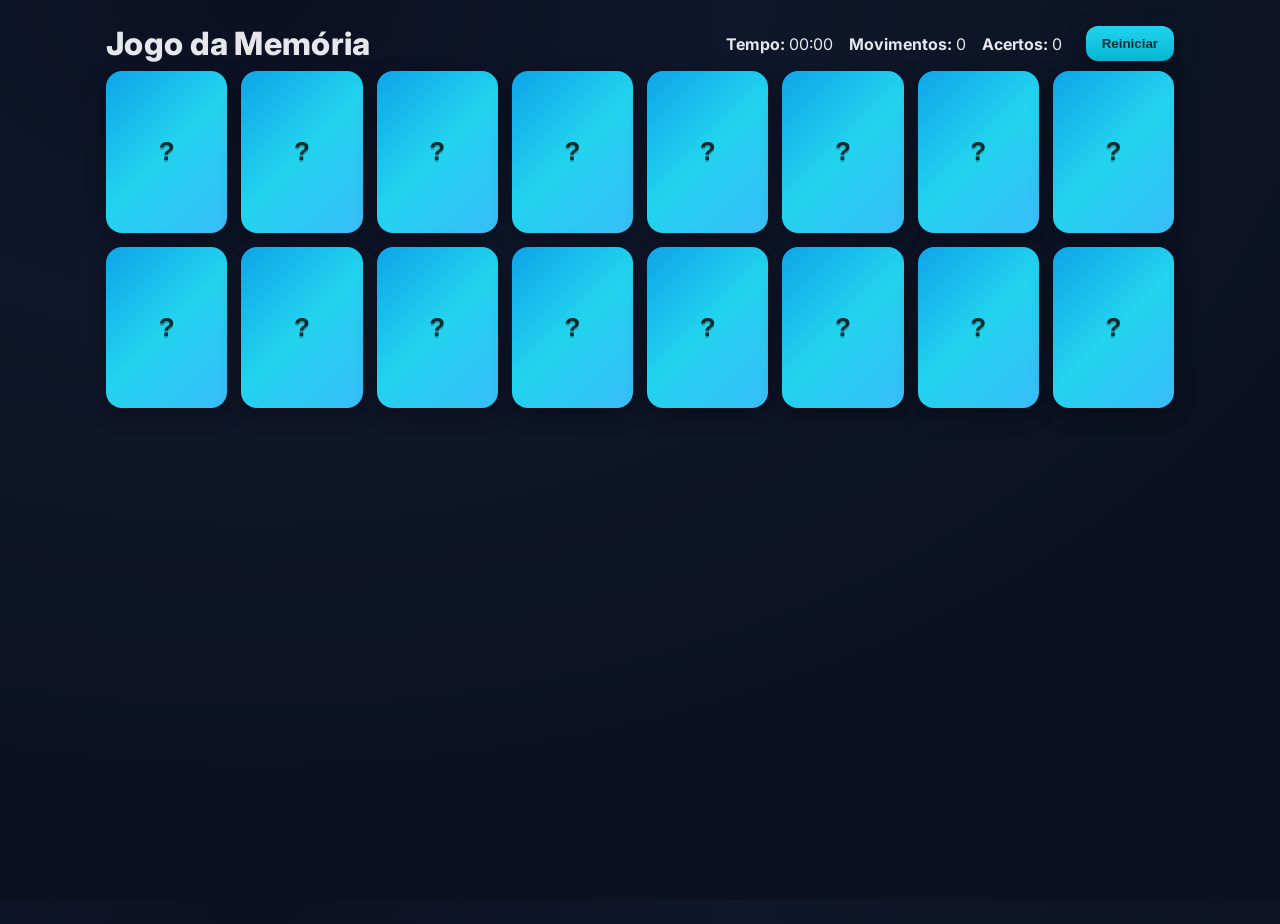
==== index.html @ f3d9fe4f "Adiciona jogo da memória fauna e flora" ====
<!DOCTYPE html>
<html lang="pt-br">
<head>
  <meta charset="utf-8" />
  <meta name="viewport" content="width=device-width, initial-scale=1" />
  <title>Jogo da Memória</title>
  <link rel="preconnect" href="https://fonts.googleapis.com">
  <link rel="preconnect" href="https://fonts.gstatic.com" crossorigin>
  <link href="https://fonts.googleapis.com/css2?family=Inter:wght@400;600;800&display=swap" rel="stylesheet">
  <link rel="stylesheet" href="estilo.css" />
</head>
<body>
  <header class="topo">
    <h1>Jogo da Memória</h1>
    <div class="painel">
      <div><strong>Tempo:</strong> <span id="tempo">00:00</span></div>
      <div><strong>Movimentos:</strong> <span id="movimentos">0</span></div>
      <div><strong>Acertos:</strong> <span id="acertos">0</span></div>
      <button id="btnReiniciar" class="btn">Reiniciar</button>
    </div>
  </header>

  <main>
    <div id="tabuleiro" class="grid" role="grid" aria-label="Tabuleiro do jogo da memória" aria-live="polite"></div>
  </main>

  <template id="tpl-card">
    <button class="card" type="button" aria-pressed="false" aria-label="Carta virada">
      <div class="card-inner">
        <div class="card-front" aria-hidden="true"></div>
        <div class="card-back" aria-hidden="true">
          <img alt="Imagem da carta" />
        </div>
      </div>
    </button>
  </template>

  <div id="modalVitoria" class="modal" hidden>
    <div class="modal-caixa" role="dialog" aria-modal="true" aria-labelledby="tituloVitoria">
      <h2 id="tituloVitoria">Parabéns! 🎉</h2>
      <p>Você concluiu o jogo em <strong><span id="tempoFinal">00:00</span></strong> com <strong><span id="movFinal">0</span></strong> movimentos.</p>
      <button id="btnJogarNovamente" class="btn grande">Jogar novamente</button>
    </div>
  </div>

  <script src="jogo.js"></script>
</body>
</html>
---- estilo.css ----
:root{
  --bg:#0f172a;        /* slate-900 */
  --card:#111827;      /* gray-900 */
  --acent:#22d3ee;     /* cyan-400 */
  --texto:#e5e7eb;     /* gray-200 */
  --sombra: 0 6px 20px rgba(0,0,0,.35);
}
*{box-sizing:border-box}
html,body{height:100%}
body{
  margin:0; font-family:"Inter", system-ui, -apple-system, Segoe UI, Roboto, Arial, "Noto Sans", sans-serif;
  background: radial-gradient(1200px 800px at 20% 0%, #0b1022 0%, #0f172a 40%, #0b1120 100%);
  color:var(--texto);
}
.topo{
  max-width:1100px; margin:24px auto 8px; padding:0 16px;
  display:flex; align-items:center; justify-content:space-between; gap:16px;
}
.topo h1{margin:0;font-weight:800;letter-spacing:.3px}
.painel{display:flex;gap:16px;align-items:center;flex-wrap:wrap}
.painel .btn{margin-left:8px}

.btn{
  background:linear-gradient(180deg, #22d3ee, #06b6d4);
  color:#04313b; border:0; padding:10px 16px; border-radius:12px; font-weight:700; cursor:pointer;
  box-shadow: var(--sombra); transition: transform .08s ease, filter .2s ease;
}
.btn:hover{filter:brightness(1.06)}
.btn:active{transform:scale(.98)}
.btn.grande{padding:12px 20px;font-size:1.05rem}

main{max-width:1100px; margin:8px auto 40px; padding:0 16px}
.grid{
  display:grid; gap:14px; align-items:stretch; justify-items:stretch;
  grid-template-columns: repeat(auto-fit, minmax(110px, 1fr));
}

.card{
  position:relative; border:0; background:transparent; padding:0; perspective:900px; outline-offset:4px;
}
.card:focus-visible{outline:3px solid var(--acent)}
.card[disabled]{cursor:default}

.card-inner{
  position:relative; width:100%; aspect-ratio: 3/4; transform-style:preserve-3d; transition: transform .45s ease;
  border-radius:16px; box-shadow: var(--sombra);
}
.card-front, .card-back{
  position:absolute; inset:0; border-radius:16px; backface-visibility:hidden; overflow:hidden;
}
.card-front{
  background:linear-gradient(135deg, #0ea5e9 0%, #22d3ee 50%, #38bdf8 100%);
  display:grid; place-items:center; color:#042c2f; font-weight:800; font-size:clamp(18px, 2.2vw, 26px);
}
.card-front::after{
  content:"?"; text-shadow:0 2px 0 rgba(0,0,0,.25);
}
.card-back{ background:var(--card); transform: rotateY(180deg); display:grid; place-items:center }
.card-back img{ width:100%; height:100%; object-fit:cover }

.card.virada .card-inner{ transform: rotateY(180deg) }
.card.certa .card-inner{ box-shadow: 0 0 0 3px #22c55e, var(--sombra) }
.card.errada .card-inner{ box-shadow: 0 0 0 3px #ef4444, var(--sombra) }

/* Modal */
.modal{position:fixed; inset:0; display:grid; place-items:center; background:rgba(0,0,0,.45)}
.modal[hidden]{display:none}
.modal-caixa{ background:#0b1226; border:1px solid rgba(255,255,255,.08); padding:24px; border-radius:16px; width:min(560px, 92vw); box-shadow:var(--sombra) }
.modal-caixa h2{margin-top:0}

/* Suporte a telas pequenas */
@media (max-width:480px){
  .grid{ gap:10px; grid-template-columns: repeat(auto-fit, minmax(90px, 1fr)); }
}
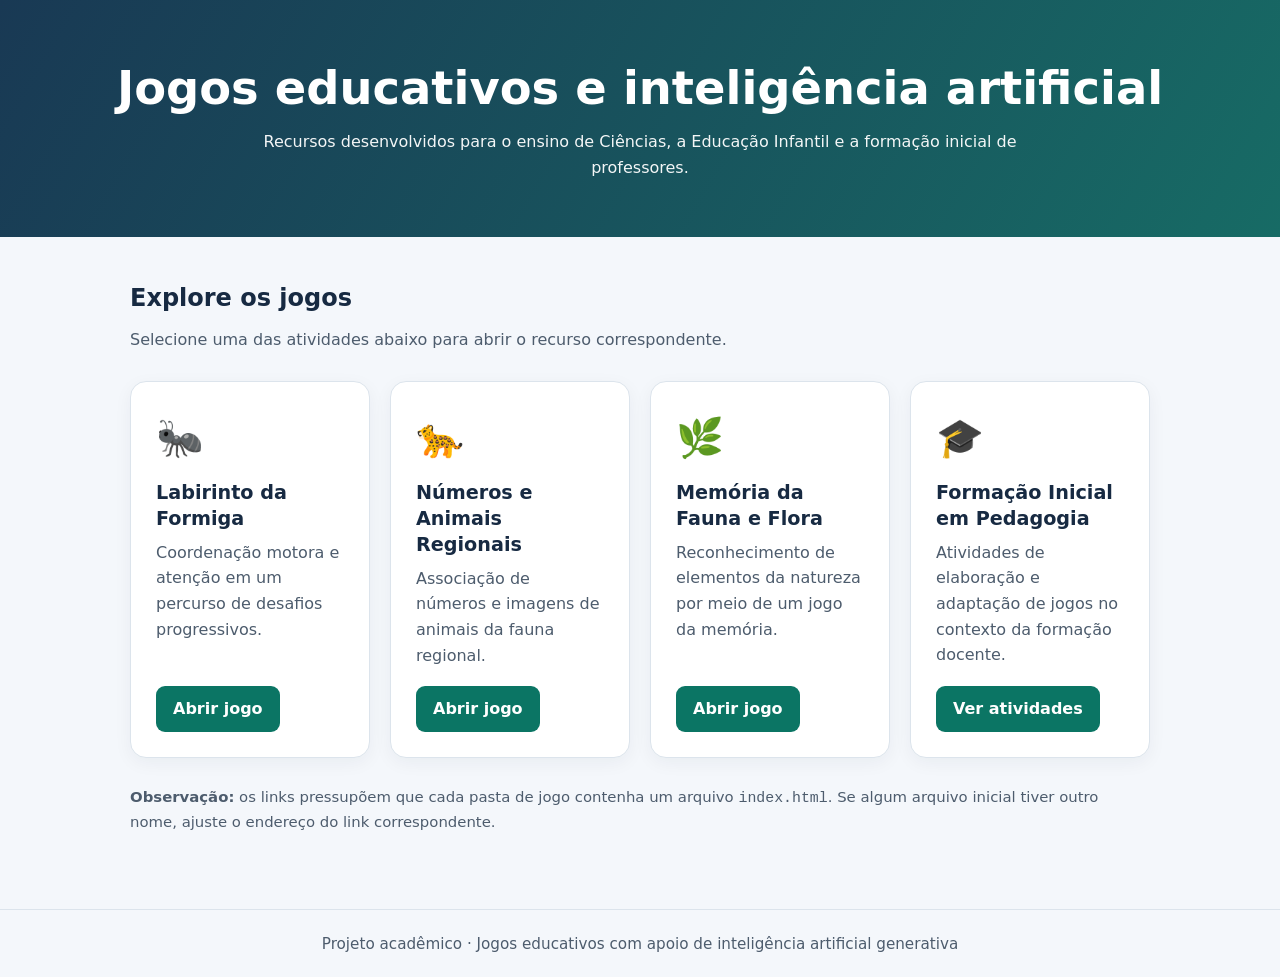
==== commit b3ce8906: "Adiciona página inicial dos jogos educativos" ====
--- a/index.html
+++ b/index.html
@@ -1,48 +1,67 @@
-<!DOCTYPE html>
-<html lang="pt-br">
-<head>
-  <meta charset="utf-8" />
-  <meta name="viewport" content="width=device-width, initial-scale=1" />
-  <title>Jogo da Memória</title>
-  <link rel="preconnect" href="https://fonts.googleapis.com">
-  <link rel="preconnect" href="https://fonts.gstatic.com" crossorigin>
-  <link href="https://fonts.googleapis.com/css2?family=Inter:wght@400;600;800&display=swap" rel="stylesheet">
-  <link rel="stylesheet" href="estilo.css" />
-</head>
-<body>
-  <header class="topo">
-    <h1>Jogo da Memória</h1>
-    <div class="painel">
-      <div><strong>Tempo:</strong> <span id="tempo">00:00</span></div>
-      <div><strong>Movimentos:</strong> <span id="movimentos">0</span></div>
-      <div><strong>Acertos:</strong> <span id="acertos">0</span></div>
-      <button id="btnReiniciar" class="btn">Reiniciar</button>
-    </div>
-  </header>
-
-  <main>
-    <div id="tabuleiro" class="grid" role="grid" aria-label="Tabuleiro do jogo da memória" aria-live="polite"></div>
-  </main>
-
-  <template id="tpl-card">
-    <button class="card" type="button" aria-pressed="false" aria-label="Carta virada">
-      <div class="card-inner">
-        <div class="card-front" aria-hidden="true"></div>
-        <div class="card-back" aria-hidden="true">
-          <img alt="Imagem da carta" />
-        </div>
-      </div>
-    </button>
-  </template>
-
-  <div id="modalVitoria" class="modal" hidden>
-    <div class="modal-caixa" role="dialog" aria-modal="true" aria-labelledby="tituloVitoria">
-      <h2 id="tituloVitoria">Parabéns! 🎉</h2>
-      <p>Você concluiu o jogo em <strong><span id="tempoFinal">00:00</span></strong> com <strong><span id="movFinal">0</span></strong> movimentos.</p>
-      <button id="btnJogarNovamente" class="btn grande">Jogar novamente</button>
-    </div>
-  </div>
-
-  <script src="jogo.js"></script>
-</body>
-</html>+<!doctype html>
+<html lang="pt-BR">
+<head>
+  <meta charset="utf-8">
+  <meta name="viewport" content="width=device-width, initial-scale=1">
+  <meta name="description" content="Jogos educativos desenvolvidos com apoio de inteligência artificial generativa para o ensino de Ciências, a Educação Infantil e a formação inicial de professores.">
+  <title>Jogos Educativos e Inteligência Artificial</title>
+  <style>
+    :root { color-scheme: light; --navy:#172a42; --muted:#4d5c6d; --bg:#f4f7fb; --accent:#0b7564; --line:#dce4ec; }
+    * { box-sizing:border-box; }
+    body { margin:0; font-family:system-ui,-apple-system,"Segoe UI",sans-serif; background:var(--bg); color:var(--navy); line-height:1.6; }
+    header { background:linear-gradient(120deg,#193954,#176b65); color:#fff; padding:62px 20px 56px; text-align:center; }
+    header h1 { font-size:clamp(1.9rem,4vw,2.9rem); line-height:1.15; margin:0 0 14px; }
+    header p { margin:0 auto; max-width:760px; opacity:.95; }
+    main { max-width:1060px; margin:0 auto; padding:42px 20px 60px; }
+    h2 { margin:0 0 10px; font-size:1.5rem; }
+    .intro { color:var(--muted); margin:0 0 28px; }
+    .grid { display:grid; grid-template-columns:repeat(auto-fit,minmax(230px,1fr)); gap:20px; }
+    article { display:flex; flex-direction:column; background:#fff; border:1px solid var(--line); border-radius:16px; padding:25px; box-shadow:0 5px 18px rgba(22,43,67,.05); }
+    .emoji { font-size:2.4rem; }
+    article h3 { font-size:1.2rem; line-height:1.35; margin:12px 0 8px; }
+    article p { color:var(--muted); margin:0 0 18px; flex:1; }
+    article a { display:inline-block; align-self:flex-start; color:#fff; background:var(--accent); border-radius:9px; font-weight:650; padding:10px 17px; text-decoration:none; }
+    article a:hover,article a:focus-visible { background:#07594d; outline-offset:3px; }
+    .note { color:var(--muted); font-size:.93rem; margin-top:28px; }
+    footer { border-top:1px solid var(--line); padding:22px 20px; text-align:center; color:var(--muted); font-size:.95rem; }
+  </style>
+</head>
+<body>
+  <header>
+    <h1>Jogos educativos e inteligência artificial</h1>
+    <p>Recursos desenvolvidos para o ensino de Ciências, a Educação Infantil e a formação inicial de professores.</p>
+  </header>
+  <main>
+    <h2>Explore os jogos</h2>
+    <p class="intro">Selecione uma das atividades abaixo para abrir o recurso correspondente.</p>
+    <section class="grid" aria-label="Lista de jogos">
+      <article>
+        <span class="emoji" aria-hidden="true">🐜</span>
+        <h3>Labirinto da Formiga</h3>
+        <p>Coordenação motora e atenção em um percurso de desafios progressivos.</p>
+        <a href="./formigaLabirinto/index.html">Abrir jogo</a>
+      </article>
+      <article>
+        <span class="emoji" aria-hidden="true">🐆</span>
+        <h3>Números e Animais Regionais</h3>
+        <p>Associação de números e imagens de animais da fauna regional.</p>
+        <a href="./jogoNumero/index.html">Abrir jogo</a>
+      </article>
+      <article>
+        <span class="emoji" aria-hidden="true">🌿</span>
+        <h3>Memória da Fauna e Flora</h3>
+        <p>Reconhecimento de elementos da natureza por meio de um jogo da memória.</p>
+        <a href="./jogomemo/index.html">Abrir jogo</a>
+      </article>
+      <article>
+        <span class="emoji" aria-hidden="true">🎓</span>
+        <h3>Formação Inicial em Pedagogia</h3>
+        <p>Atividades de elaboração e adaptação de jogos no contexto da formação docente.</p>
+        <a href="./tarefaFinal/">Ver atividades</a>
+      </article>
+    </section>
+    <p class="note"><strong>Observação:</strong> os links pressupõem que cada pasta de jogo contenha um arquivo <code>index.html</code>. Se algum arquivo inicial tiver outro nome, ajuste o endereço do link correspondente.</p>
+  </main>
+  <footer>Projeto acadêmico · Jogos educativos com apoio de inteligência artificial generativa</footer>
+</body>
+</html>
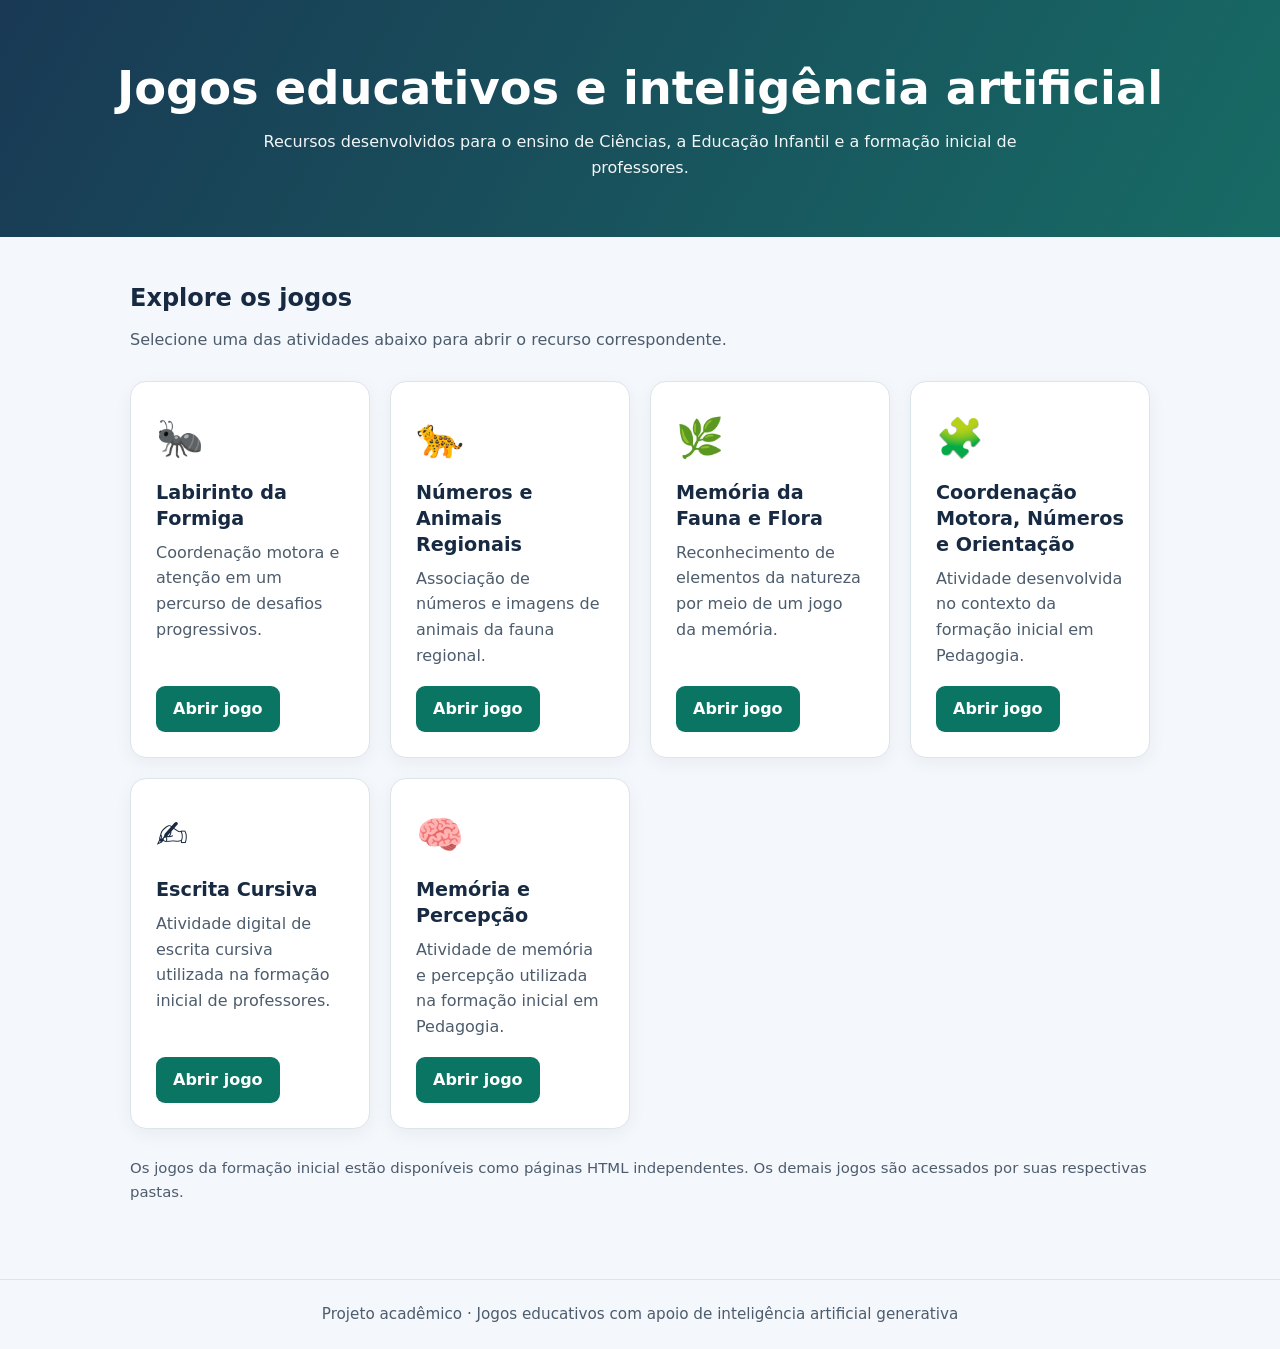
==== commit 4717dbec: "Add files via upload" ====
--- a/index.html
+++ b/index.html
@@ -54,13 +54,25 @@
         <a href="./jogomemo/index.html">Abrir jogo</a>
       </article>
       <article>
-        <span class="emoji" aria-hidden="true">🎓</span>
-        <h3>Formação Inicial em Pedagogia</h3>
-        <p>Atividades de elaboração e adaptação de jogos no contexto da formação docente.</p>
-        <a href="./tarefaFinal/">Ver atividades</a>
+        <span class="emoji" aria-hidden="true">🧩</span>
+        <h3>Coordenação Motora, Números e Orientação</h3>
+        <p>Atividade desenvolvida no contexto da formação inicial em Pedagogia.</p>
+        <a href="./tarefaFinal/jogo_coord_motor_num_quantidade_orientacao.html">Abrir jogo</a>
+      </article>
+      <article>
+        <span class="emoji" aria-hidden="true">✍️</span>
+        <h3>Escrita Cursiva</h3>
+        <p>Atividade digital de escrita cursiva utilizada na formação inicial de professores.</p>
+        <a href="./tarefaFinal/jogo_escrita_cursiva_ampliado.html">Abrir jogo</a>
+      </article>
+      <article>
+        <span class="emoji" aria-hidden="true">🧠</span>
+        <h3>Memória e Percepção</h3>
+        <p>Atividade de memória e percepção utilizada na formação inicial em Pedagogia.</p>
+        <a href="./tarefaFinal/jogo_memoria_percepcao.html">Abrir jogo</a>
       </article>
     </section>
-    <p class="note"><strong>Observação:</strong> os links pressupõem que cada pasta de jogo contenha um arquivo <code>index.html</code>. Se algum arquivo inicial tiver outro nome, ajuste o endereço do link correspondente.</p>
+    <p class="note">Os jogos da formação inicial estão disponíveis como páginas HTML independentes. Os demais jogos são acessados por suas respectivas pastas.</p>
   </main>
   <footer>Projeto acadêmico · Jogos educativos com apoio de inteligência artificial generativa</footer>
 </body>
